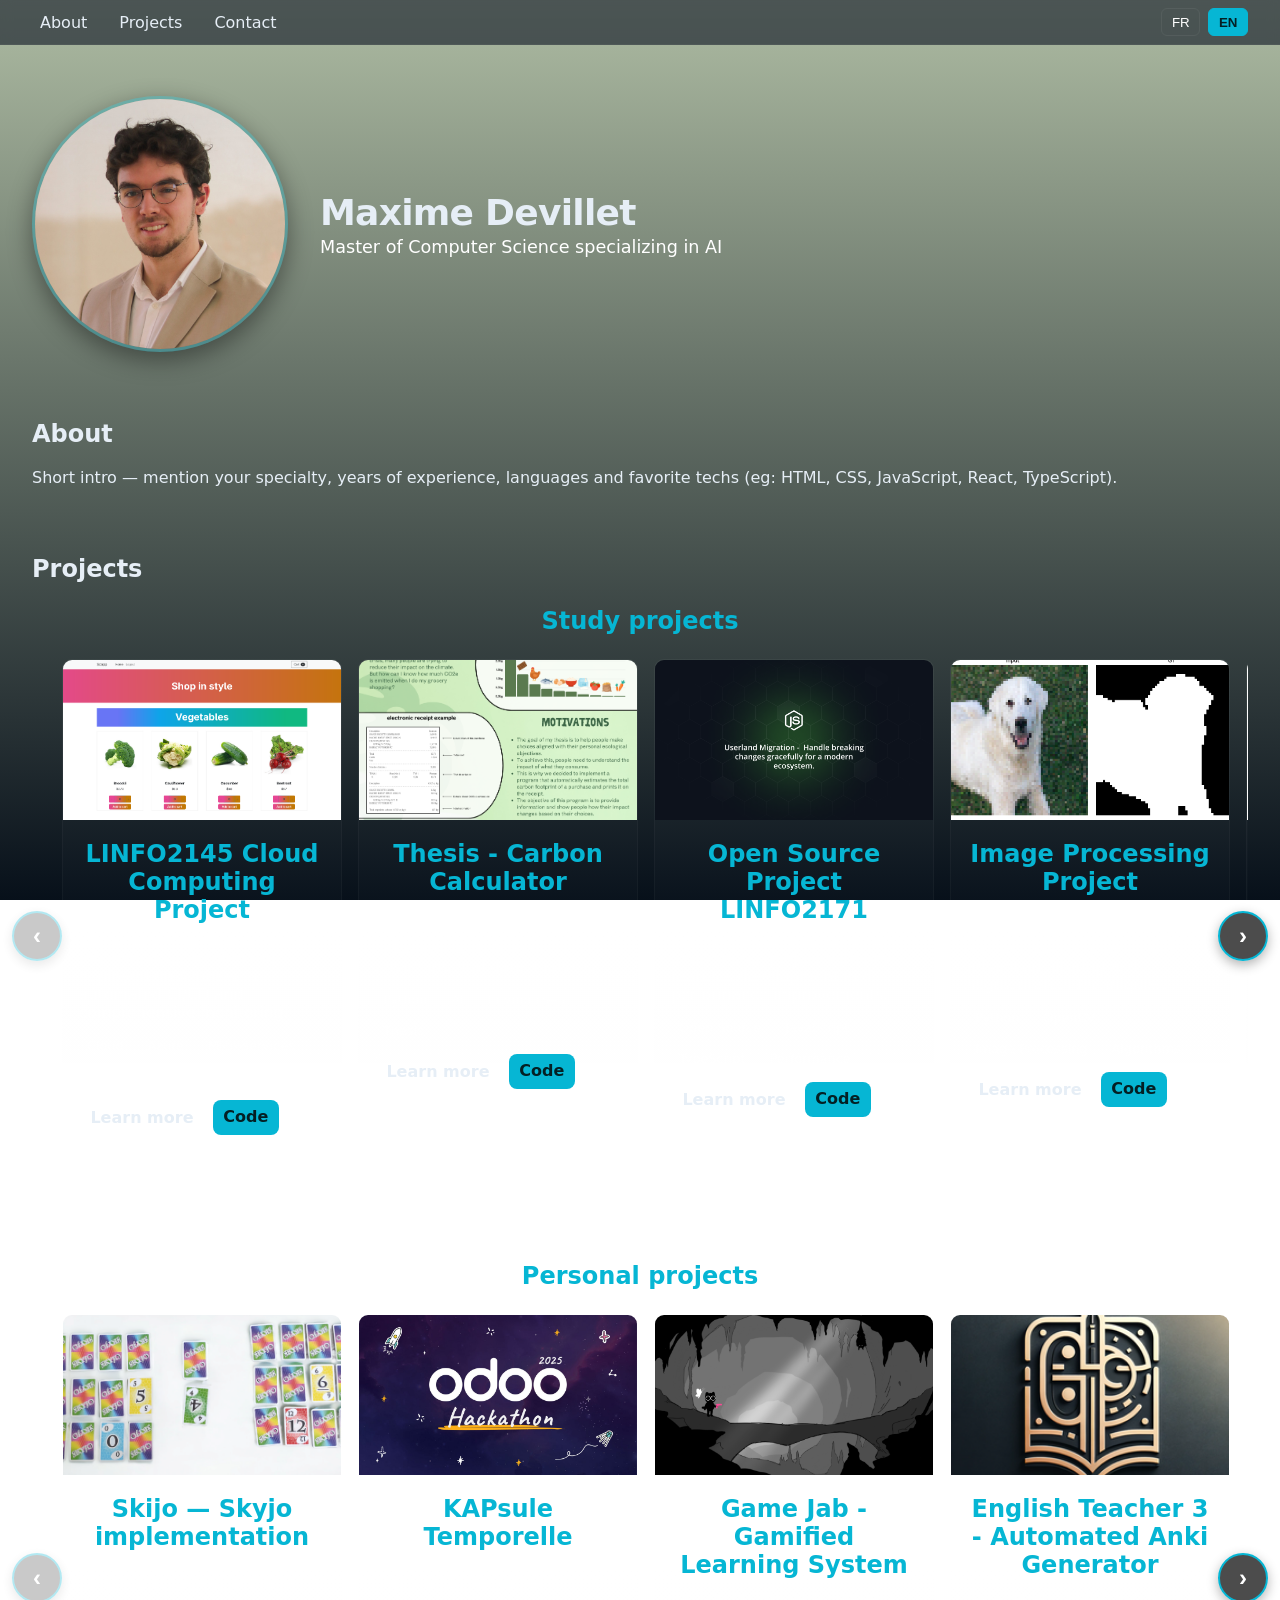
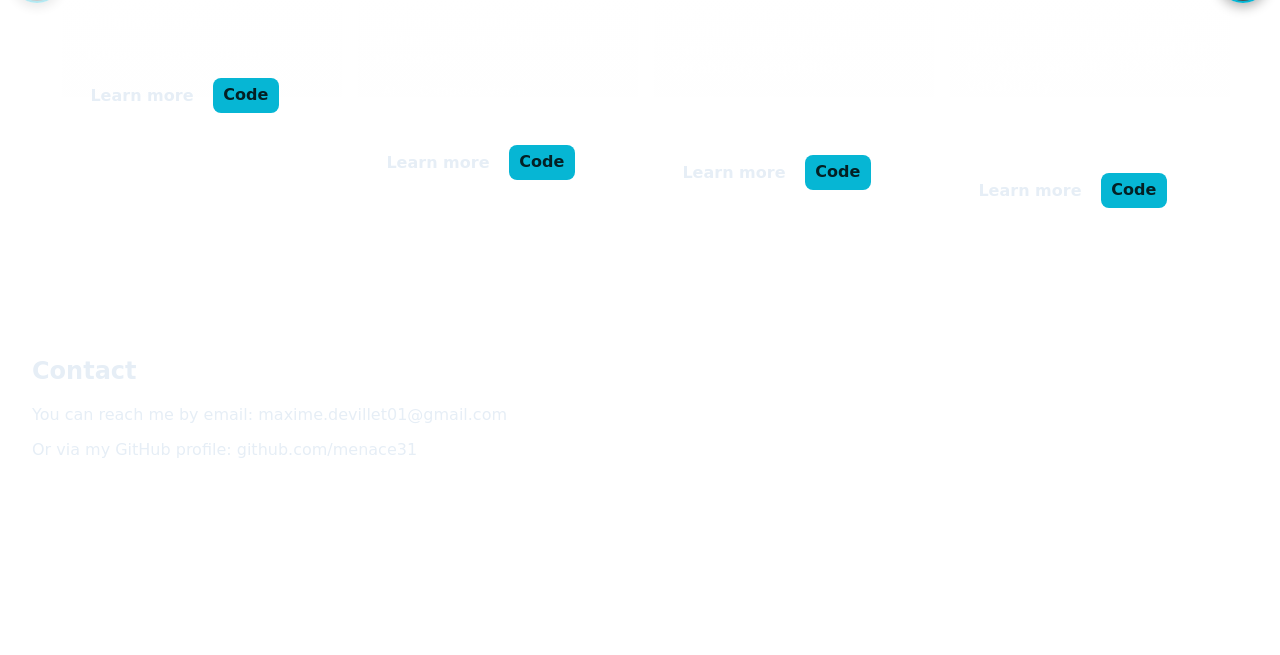
==== index.html @ 7e526236 "Initial commit: Complete portfolio website with bilingual support - 8 project pages with detailed do" ====
<!doctype html>
<html lang="fr">
<head>
  <meta charset="utf-8" />
  <meta name="viewport" content="width=device-width, initial-scale=1" />
  <link rel="icon" href="images/profil.jpg" />
  <title>Portfolio — Maxime Devillet</title>
  <meta name="description" content="Portfolio professionel de Maxime — projets, compétences et contact." />
  <link rel="stylesheet" href="styles.css" />
</head>
<body>
  <header class="site-header">
    <div class="container">
      <nav class="main-nav">
        <a href="#about" data-i18n="nav_about">À propos</a>
        <a href="#projects" data-i18n="nav_projects">Projets</a>
        <a href="#contact" data-i18n="nav_contact">Contact</a>
      </nav>
      <div class="controls">
        <button class="lang-btn" data-lang="fr" aria-pressed="false" aria-label="Français">FR</button>
        <button class="lang-btn" data-lang="en" aria-pressed="false" aria-label="English">EN</button>
      </div>
    </div>
  </header>

  <main>
    <div class="container brand">
      <img src="images/profil.jpg" alt="Photo de profil de Maxime" id="profile-img" class="avatar" />
      <div class="brand-text">
        <h1 data-i18n="brand_name">Maxime Devillet</h1>
        <p class="tagline" data-i18n="tagline">Master Science informatique spécialisation en IA</p>
      </div>
    </div>
    <section id="about" class="container about">
      <h2 data-i18n="about_title">À propos</h2>
      <p data-i18n="about_text">Présentation courte — indiquez votre spécialité, années d'expérience, langues et technos favorites (ex: HTML, CSS, JavaScript, React, TypeScript).</p>
    </section>

    <section id="projects" class="container projects">
      <h2 data-i18n="projects_title">Projets</h2>
      
      <!-- Projets d'étude -->
      <div class="category-section">
        <h3 data-i18n="category_study">Projets d'étude</h3>
        <div class="projects-carousel">
          <div class="carousel-nav prev">
            <button id="carousel-prev-study" class="carousel-btn" disabled>‹</button>
          </div>
          <div class="carousel-nav next">
            <button id="carousel-next-study" class="carousel-btn">›</button>
          </div>
          <div id="projects-grid-study" class="grid"></div>
        </div>
      </div>

      <!-- Projets personnels -->
      <div class="category-section">
        <h3 data-i18n="category_personal">Projets personnels</h3>
        <div class="projects-carousel">
          <div class="carousel-nav prev">
            <button id="carousel-prev-personal" class="carousel-btn" disabled>‹</button>
          </div>
          <div class="carousel-nav next">
            <button id="carousel-next-personal" class="carousel-btn">›</button>
          </div>
          <div id="projects-grid-personal" class="grid"></div>
        </div>
      </div>
    </section>

    <section id="contact" class="container contact">
      <h2 data-i18n="contact_title">Contact</h2>
      <p><span data-i18n="contact_email_text">Vous pouvez me contacter par email :</span> <a href="mailto:maxime.devillet01@gmail.com"> maxime.devillet01@gmail.com</a></p>
      <p><span data-i18n="contact_github">Ou via mon profil GitHub : </span><a href="https://github.com/menace31"> github.com/menace31</a></p>
    </section>
  </main>

  <footer class="site-footer">
    <div class="container">
      <small data-i18n="copyright">&copy; 2026 Devillet Maxime — Template de portfolio</small>
    </div>
  </footer>

  <script src="script.js" defer></script>
</body>
</html>
---- styles.css ----
/* styles.css — simple, responsive portfolio template */
:root{
  --bg:#adbba2;
  --card:#0b1220;
  --muted:#ffffff;
  --accent:#06b6d4;
  --surface:#0b1220;
  --text:#e6eef6;
  --radius:10px;
}
*{box-sizing:border-box}
html,body{height:100%}
/* Make all links white */
a{color:var(--text);text-decoration:none}
a:hover{color:#ffffff;text-decoration:underline}
body{
  margin:0;
  font-family: Inter, system-ui, -apple-system, "Segoe UI", Roboto, "Helvetica Neue", Arial;
  background:linear-gradient(180deg,var(--bg),#07101a);
  background-attachment: fixed;
  color:var(--text);
  -webkit-font-smoothing:antialiased;
  -moz-osx-font-smoothing:grayscale;
  padding-top: 4rem;
}
.container{max-width:1300px;margin:0 auto;padding:2rem}
.container.brand{display:flex;flex-direction:row;align-items:center;gap:2rem}

.site-header{
  background:rgba(11,18,32,0.6);
  backdrop-filter:blur(6px);
  border-bottom:1px solid rgba(255,255,255,0.04);
  position:fixed;
  top:0;
  left:0;
  right:0;
  z-index:40;
}

.site-header .container{
  display:flex;
  justify-content:space-between;
  align-items:center;
  padding:0.5rem 2rem;
}

.brand h1{margin:0;font-size:2.25rem;font-weight:700;letter-spacing:-0.02em}
.tagline{margin:0.25rem 0 0;color:var(--muted);font-size:1.1rem;font-weight:400}
.avatar{width:256px;height:256px;border-radius:50%;object-fit:cover;object-position:top center;border:3px solid rgba(6,182,212,0.3);box-shadow:0 8px 24px rgba(0,0,0,0.4);flex-shrink:0}
.brand-text{display:flex;flex-direction:column;align-items:flex-start;text-align:left}

.main-nav{display:flex;gap:1rem}
.main-nav a{color:var(--text);text-decoration:none;padding:0.25rem 0.5rem}
.main-nav a:hover{color:#ffffff}

.controls{display:flex;align-items:center;gap:0.5rem}
.lang-btn{background:transparent;border:1px solid rgba(255,255,255,0.06);color:var(--muted);padding:0.35rem 0.6rem;border-radius:6px;cursor:pointer}
.lang-btn.selected{background:var(--accent);color:#042024;border-color:var(--accent);font-weight:700}
.lang-btn:focus{outline:2px solid rgba(6,182,212,0.25);outline-offset:2px}

.about{padding-top:1rem;padding-bottom:1rem}
.projects{padding-top:1rem;padding-bottom:1rem}

/* Carousel container */
.projects-carousel {
  position: relative;
}

.carousel-nav {
  position: absolute;
  top: 50%;
  transform: translateY(-50%);
  z-index: 10;
  pointer-events: none;
}

.carousel-nav.prev {
  left: -20px;
}

.carousel-nav.next {
  right: -20px;
}

.carousel-btn {
  background: rgba(0, 0, 0, 0.7);
  border: 2px solid var(--accent);
  border-radius: 50%;
  width: 50px;
  height: 50px;
  color: white;
  cursor: pointer;
  display: flex;
  align-items: center;
  justify-content: center;
  transition: all 0.3s ease;
  font-size: 1.5rem;
  font-weight: bold;
  pointer-events: all;
  box-shadow: 0 4px 12px rgba(0, 0, 0, 0.3);
}

.carousel-btn:hover {
  background: var(--accent);
  border-color: white;
  transform: scale(1.1);
  box-shadow: 0 6px 20px rgba(0, 0, 0, 0.4);
}

.carousel-btn:disabled {
  opacity: 0.3;
  cursor: not-allowed;
  transform: none;
}

.carousel-btn:disabled:hover {
  background: rgba(0, 0, 0, 0.7);
  border-color: var(--accent);
  transform: none;
  box-shadow: 0 4px 12px rgba(0, 0, 0, 0.3);
}

/* Category sections styling */
.category-section {
  margin-bottom: 3rem;
}

.category-section h3 {
  font-size: 1.5rem;
  color: var(--accent);
  margin-bottom: 1.5rem;
  text-align: center;
}

/* Grid container with horizontal scroll */
.grid{
  display: flex;
  gap: 1rem;
  overflow-x: hidden;
  scroll-behavior: smooth;
  padding-bottom: 1rem;
  padding-left: 30px;
  padding-right: 30px;
}

.grid .card {
  min-width: 280px;
  max-width: 280px;
  flex-shrink: 0;
}

/* Responsive adjustments */
@media (max-width: 768px) {
  .carousel-nav.prev {
    left: -10px;
  }
  
  .carousel-nav.next {
    right: -10px;
  }
  
  .carousel-btn {
    width: 40px;
    height: 40px;
    font-size: 1.3rem;
  }
  
  .grid {
    padding-left: 20px;
    padding-right: 20px;
  }
}
.card{background:linear-gradient(180deg,rgba(255,255,255,0.02),rgba(255,255,255,0.01));border-radius:var(--radius);border:1px solid rgba(255,255,255,0.03);overflow:hidden}
.card-image{width:100%;height:160px;object-fit:cover;object-position:center}
.card-content{padding:1rem}
.card h3{margin:0 0 0.5rem 0}
.card p{margin:0 0 0.75rem 0;color:var(--muted);font-size:0.95rem}
.card .tags{display:flex;gap:0.5rem;flex-wrap:wrap;margin-bottom:0.75rem}
.tag{background:rgba(255,255,255,0.03);padding:0.25rem 0.5rem;border-radius:6px;font-size:0.8rem;color:var(--muted)}
.card .links{display:flex;gap:0.5rem}
.btn{background:var(--accent);color:#042024;padding:0.45rem 0.65rem;border-radius:8px;text-decoration:none;font-weight:600;border:none;cursor:pointer;display:inline-block}
.btn:hover{background:#0891b2;color:#042024}
.btn-details{background:rgba(255,255,255,0.08);color:var(--text);border:1px solid rgba(255,255,255,0.2)}
.btn-details:hover{background:rgba(255,255,255,0.15)}

/* Project pages styles */
.btn-back{
  background:rgba(255,255,255,0.1);
  color:var(--text);
  border:1px solid rgba(255,255,255,0.2);
  padding:0.5rem 1rem;
  border-radius:8px;
  cursor:pointer;
  margin-bottom:2rem;
  font-size:0.9rem;
}
.btn-back:hover{background:rgba(255,255,255,0.2)}

.project-article{max-width:800px;margin:0 auto}

.project-header{text-align:center;margin-bottom:3rem}
.project-hero{width:100%;max-width:600px;height:300px;object-fit:cover;border-radius:var(--radius);margin-bottom:1.5rem}
.project-hero.crop-top{object-position:50% 0% !important;object-fit:cover !important}
#carbon-calc-image{object-position:center top !important;object-fit:cover !important}
.project-header h1{font-size:2.5rem;margin:0 0 1rem 0;font-weight:700}
.project-actions{display:flex;gap:1rem;justify-content:center}

.project-content{text-align:left}
.project-description{font-size:1.1rem;line-height:1.6;margin-bottom:2rem;color:var(--muted)}

.project-section{margin-bottom:2rem}
.project-section h3{font-size:1.3rem;margin-bottom:1rem;color:var(--accent)}

.tech-list{display:flex;flex-wrap:wrap;gap:0.5rem}
.tech-tag{background:var(--accent);color:#042024;padding:0.3rem 0.6rem;border-radius:6px;font-size:0.85rem;font-weight:600}

.feature-list{list-style:none;padding:0}
.feature-list li{padding:0.5rem 0;border-bottom:1px solid rgba(255,255,255,0.1);color:var(--muted)}
.feature-list li:last-child{border-bottom:none}
.feature-list li::before{content:"✓";color:var(--accent);margin-right:0.5rem;font-weight:bold}

.project-gallery{display:grid;grid-template-columns:repeat(auto-fit,minmax(250px,1fr));gap:1rem}
.project-gallery img{width:100%;height:200px;object-fit:cover;border-radius:var(--radius);border:1px solid rgba(255,255,255,0.1)}

@media (max-width:700px){
  .project-header h1{font-size:1.8rem}
  .project-actions{flex-direction:column;align-items:center}
  .project-hero{height:200px}
}

.site-footer{padding:2rem 0;color:var(--muted);text-align:center;border-top:1px solid rgba(255,255,255,0.02)}

/* small screens */
@media (max-width:700px){
  .main-nav{display:none}
  .nav-toggle{display:inline-block}
  .header-inner{gap:0.5rem}
  .container.brand{flex-direction:column;align-items:center;gap:1rem}
  .avatar{width: 256px;height:256px}
  .brand-text{align-items:center;text-align:center}
  .brand h1{font-size:1.5rem}
  .tagline{font-size:0.95rem}
}
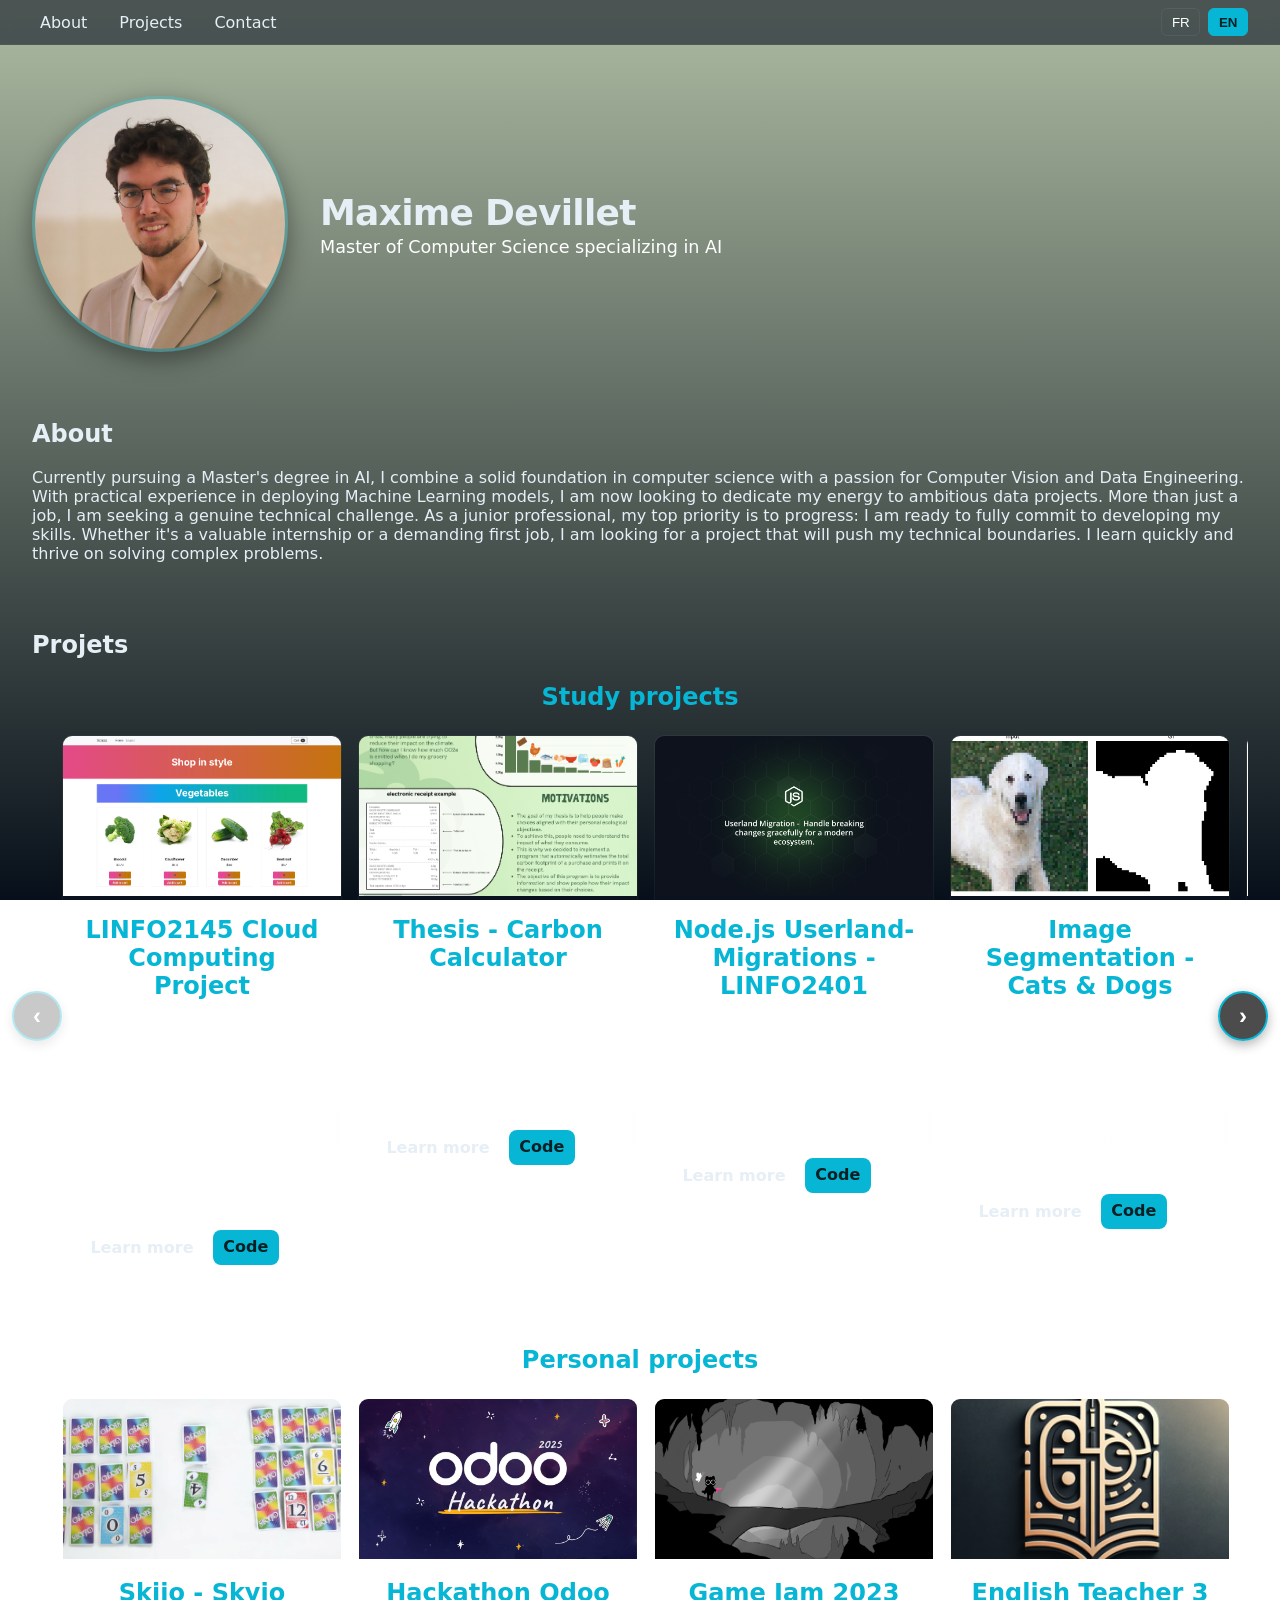
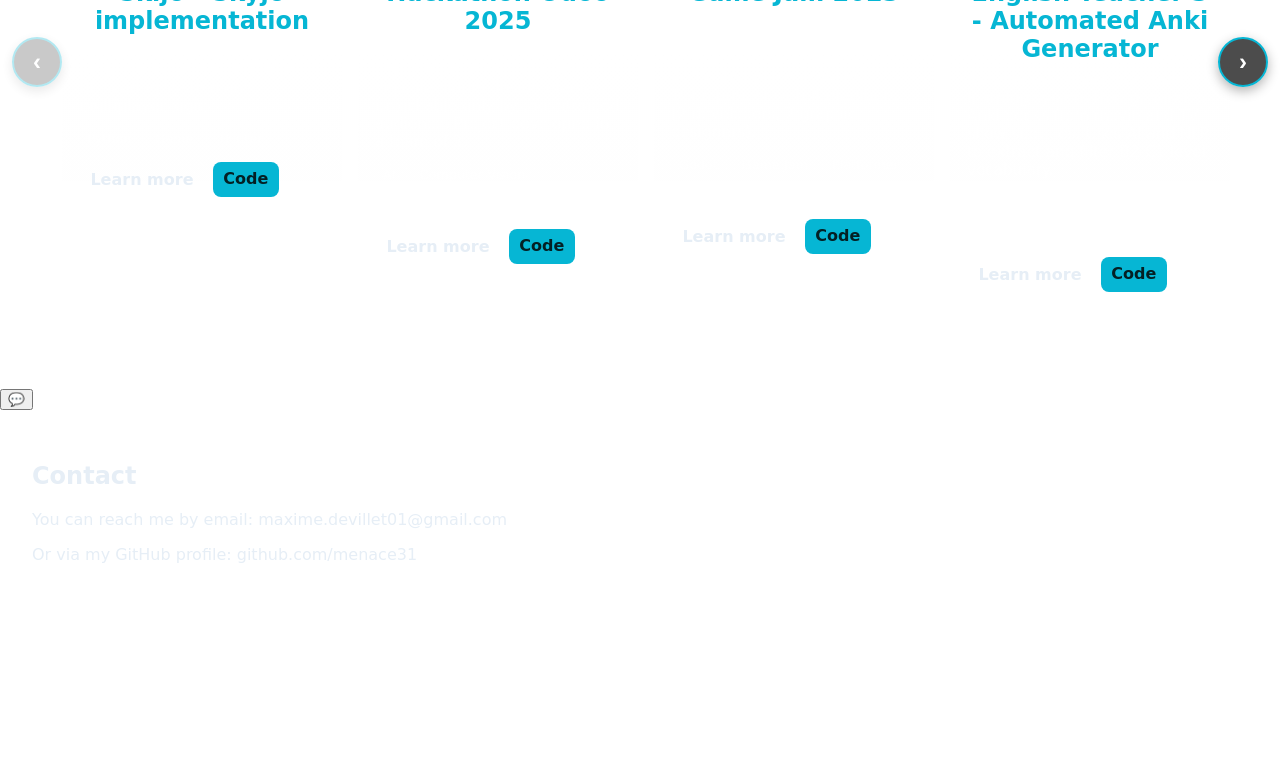
==== commit ea62b09d: "chatbot" ====
--- a/index.html
+++ b/index.html
@@ -68,6 +68,28 @@
       </div>
     </section>
 
+    <button class="chat-btn" onclick="openChat()">💬</button>
+
+    <div id="chatWindow" class="card" style="display: none; position: fixed; bottom: 90px; right: 20px; width: 320px; height: 450px; z-index: 100; flex-direction: column; background: var(--surface); border: 1px solid rgba(255,255,255,0.1);">
+      
+      <div style="padding: 1rem; border-bottom: 1px solid rgba(255,255,255,0.1); display: flex; justify-content: space-between; align-items: center;">
+        <span style="color: var(--accent); font-weight: bold;">Assistant RAG</span>
+        <button onclick="openChat()" style="background:none; border:none; color:var(--text); cursor:pointer; font-size: 1.2rem;">×</button>
+      </div>
+
+      <div id="chatBody" style="flex: 1; padding: 1rem; overflow-y: auto; display: flex; flex-direction: column; gap: 10px; font-size: 0.9rem;">
+        <div style="background: rgba(255,255,255,0.05); padding: 8px; border-radius: 8px; align-self: flex-start;">
+          Bonjour ! Posez votre question ici.
+        </div>
+      </div>
+
+      <div style="padding: 1rem; border-top: 1px solid rgba(255,255,255,0.1); display: flex; gap: 8px;">
+        <input type="text" id="userInput" placeholder="Votre message..." 
+              style="flex: 1; background: rgba(0,0,0,0.2); border: 1px solid rgba(255,255,255,0.1); border-radius: 6px; padding: 8px; color: var(--text); outline: none;">
+        <button class="btn" onclick="sendQuery()" style="padding: 8px 12px;">Envoyer</button>
+      </div>
+    </div>
+
     <section id="contact" class="container contact">
       <h2 data-i18n="contact_title">Contact</h2>
       <p><span data-i18n="contact_email_text">Vous pouvez me contacter par email :</span> <a href="mailto:maxime.devillet01@gmail.com"> maxime.devillet01@gmail.com</a></p>
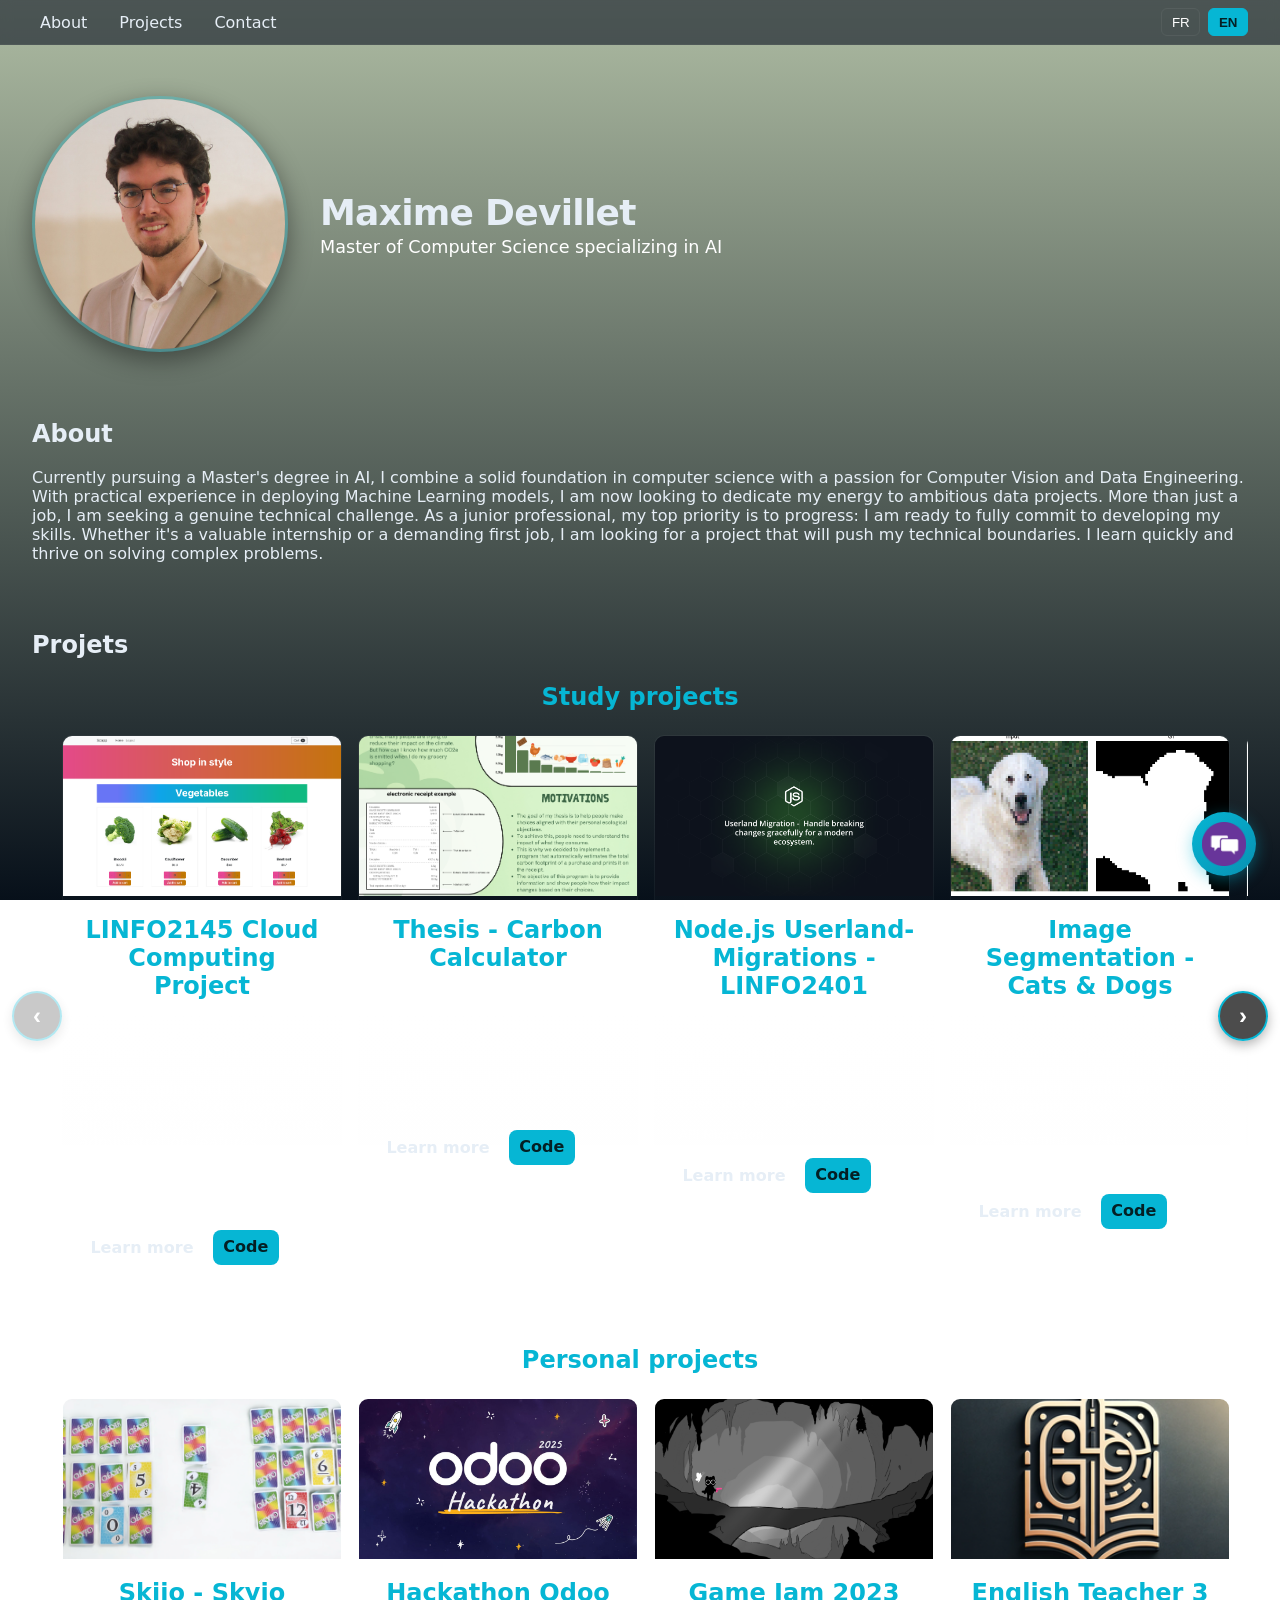
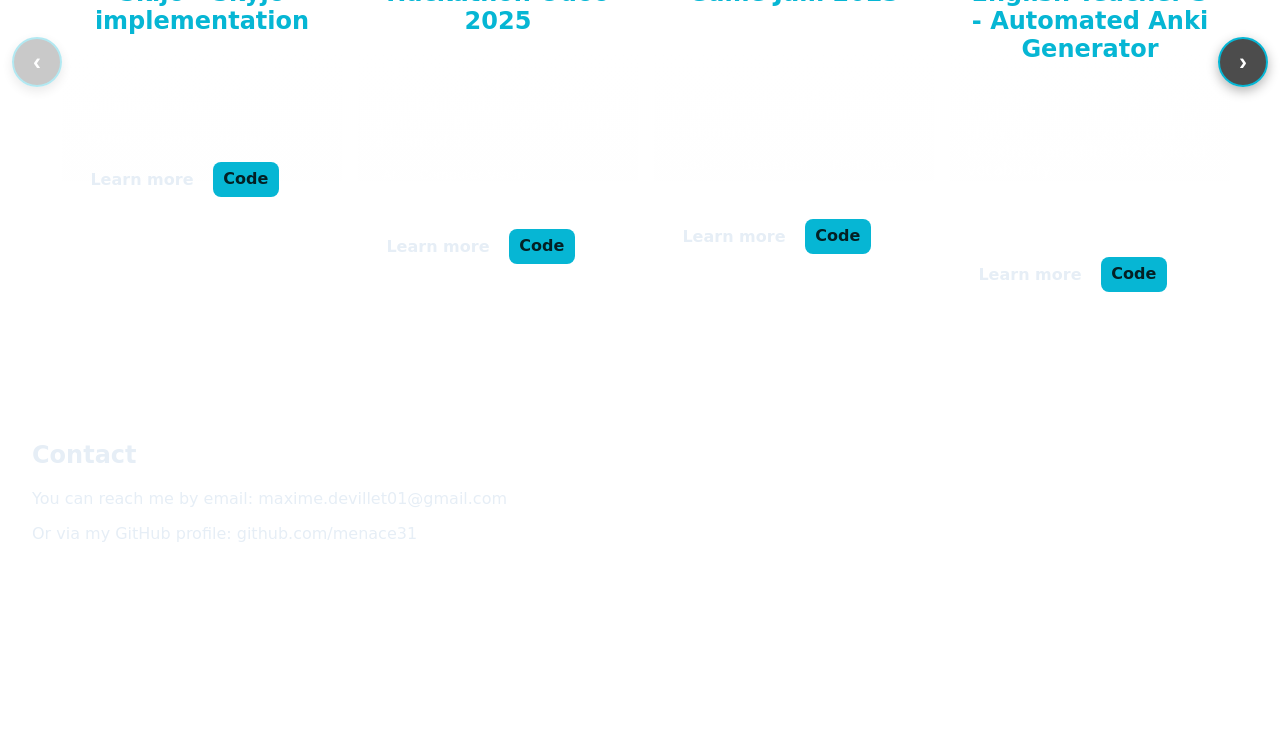
==== commit f93dbafc: "chatbot" ====
--- a/index.html
+++ b/index.html
@@ -68,7 +68,9 @@
       </div>
     </section>
 
-    <button class="chat-btn" onclick="openChat()">💬</button>
+    <button class="chat-btn" onclick="openChat()" aria-label="Ouvrir le chat">
+  <img src="images/chatbot.png" alt="Chat icon" class="chat-icon-img" />
+</button>
 
     <div id="chatWindow" class="card" style="display: none; position: fixed; bottom: 90px; right: 20px; width: 320px; height: 450px; z-index: 100; flex-direction: column; background: var(--surface); border: 1px solid rgba(255,255,255,0.1);">
       
--- a/styles.css
+++ b/styles.css
@@ -241,3 +241,78 @@
   .brand h1{font-size:1.5rem}
   .tagline{font-size:0.95rem}
 }
+
+/* Chat Button - Responsive Design */
+.chat-btn {
+  position: fixed;
+  bottom: 24px;
+  right: 24px;
+  width: 64px;
+  height: 64px;
+  border-radius: 50%;
+  background: linear-gradient(135deg, var(--accent), #0891b2);
+  border: none;
+  cursor: pointer;
+  font-size: 1.8rem;
+  display: flex;
+  align-items: center;
+  justify-content: center;
+  padding: 0;
+  overflow: hidden;
+  z-index: 999;
+  box-shadow: 0 4px 16px rgba(6, 182, 212, 0.4);
+  transition: all 0.3s cubic-bezier(0.4, 0, 0.2, 1);
+}
+
+.chat-btn:hover {
+  transform: scale(1.1);
+  box-shadow: 0 6px 24px rgba(6, 182, 212, 0.6);
+}
+
+.chat-btn:active {
+  transform: scale(0.95);
+}
+
+.chat-icon-img {
+  width: 70%;
+  height: auto;
+  display: block;
+}
+
+/* Tablet - Taille moyenne */
+@media (max-width: 1024px) and (min-width: 601px) {
+  .chat-btn {
+    width: 56px;
+    height: 56px;
+    bottom: 20px;
+    right: 20px;
+    font-size: 1.6rem;
+  }
+}
+
+/* Mobile - Petite taille */
+@media (max-width: 600px) {
+  .chat-btn {
+    width: 52px;
+    height: 52px;
+    bottom: 16px;
+    right: 16px;
+    font-size: 1.5rem;
+    box-shadow: 0 3px 12px rgba(6, 182, 212, 0.4);
+  }
+  
+  .chat-btn:hover {
+    transform: scale(1.05);
+  }
+}
+
+/* Très petit écran */
+@media (max-width: 400px) {
+  .chat-btn {
+    width: 48px;
+    height: 48px;
+    bottom: 12px;
+    right: 12px;
+    font-size: 1.4rem;
+  }
+}
